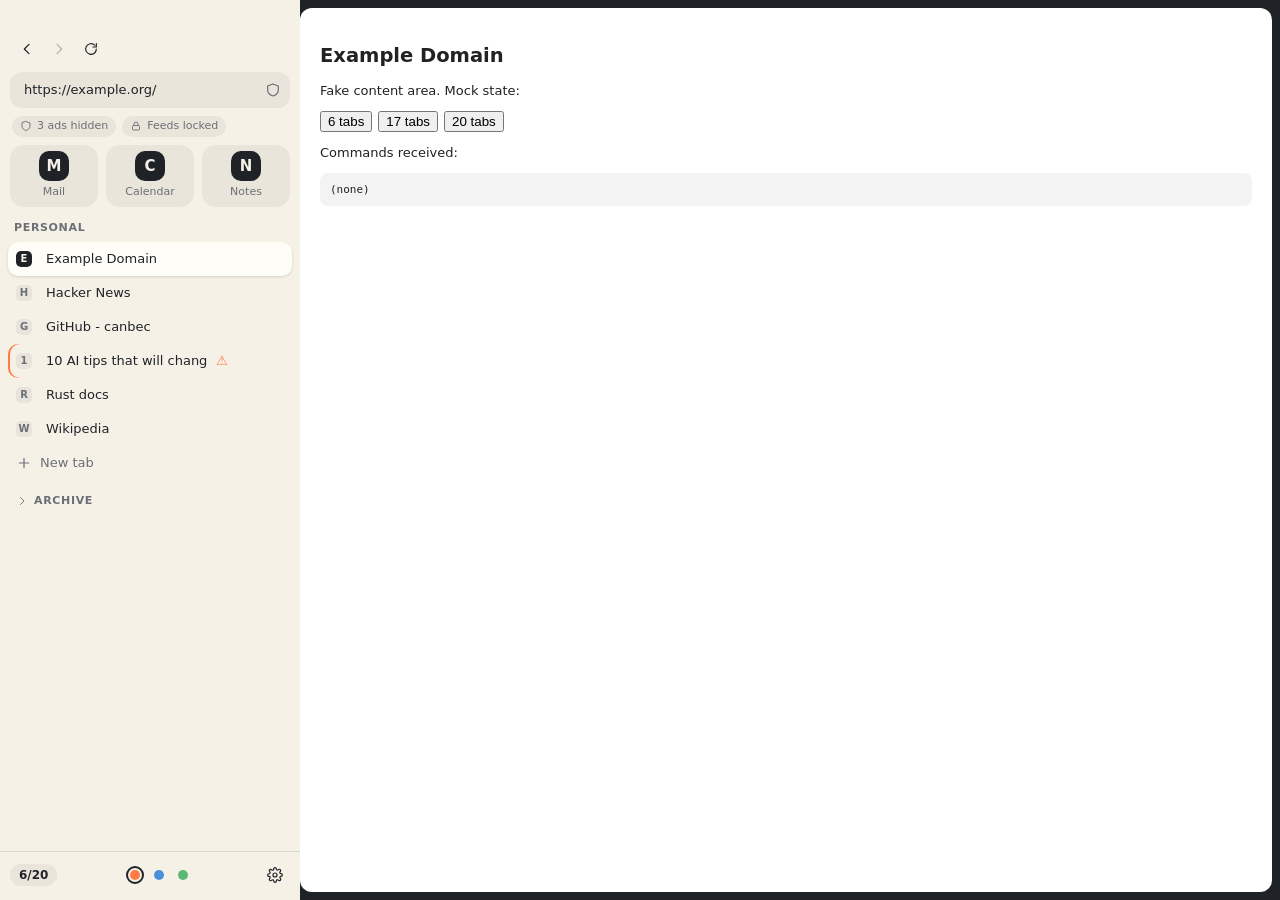
==== src/ui/mock.html @ 19ef411a "ui: Zen-style vertical sidebar chrome (vanilla HTML/CSS/JS, ~15 KB) + mock harness Co-Authored-By: C" ====
<!doctype html>
<html><head><meta charset="utf-8"><title>canbec UI mock</title>
<style>
body{margin:0;display:flex;height:100vh;font:13px system-ui;background:#1f2328}
iframe{width:300px;border:0;flex:none;height:100%}
#c{flex:1;margin:8px 8px 8px 0;background:#fff;border-radius:12px;padding:20px;overflow:auto;color:#222}
#c button{margin-right:6px}
pre{background:#f3f3f3;padding:10px;border-radius:8px;font-size:11px;white-space:pre-wrap}
</style></head><body>
<iframe id="f" src="sidebar.html?mock"></iframe>
<div id="c"><h2>Example Domain</h2><p>Fake content area. Mock state:</p>
<button onclick="go(6)">6 tabs</button><button onclick="go(17)">17 tabs</button><button onclick="go(20)">20 tabs</button>
<p>Commands received:</p><pre id="log">(none)</pre></div>
<script>
function st(n){
 var tabs=[["Example Domain","https://example.org/"],["Hacker News","https://news.ycombinator.com/"],["GitHub - canbec","https://github.com/canbec"],["10 AI tips that will change your life","https://aislop.example/tips"],["Rust docs","https://doc.rust-lang.org/"],["Wikipedia","https://wikipedia.org/"]];
 var a=[];for(var i=0;i<n;i++){var t=tabs[i]||["Extra tab "+(i+1),"https://example.com/"+i];a.push({id:i+1,title:t[0],url:t[1],active:i==0,slop:i==3})}
 return{current:{url:"https://example.org/",title:"Example Domain",slop:false,loading:false,canGoBack:true,canGoForward:false,adsHidden:3},
 tabs:a,tabLimit:20,
 archive:[{folder:"GitHub",tabs:[{id:101,title:"Issue #42: fix tabs",url:"https://github.com/x/y/issues/42",idleDays:4},{id:102,title:"Pull request: sidebar",url:"https://github.com/x/y/pull/7",idleDays:6}]},{folder:"Docs",tabs:[{id:103,title:"MDN: details element",url:"https://developer.mozilla.org/",idleDays:3}]}],
 essentials:[{title:"Mail",url:"https://mail.example/"},{title:"Calendar",url:"https://cal.example/"},{title:"Notes",url:"https://notes.example/"}],
 workspaces:[{id:"personal",name:"Personal",color:"#ff7a45",active:true},{id:"work",name:"Work",color:"#4a90d9",active:false},{id:"read",name:"Reading",color:"#5bb974",active:false}],
 feedLock:{locked:true,unlockedUntil:null}}}
var cur=6,f=document.getElementById("f"),log=[];
function go(n){cur=n;f.contentWindow.postMessage({canbecState:st(n)},"*")}
addEventListener("message",function(e){var d=e.data||{};if(d.canbecReady)go(cur);
 if(d.canbecCmd){log.unshift(d.canbecCmd);document.getElementById("log").textContent=log.slice(0,8).join("\n")}});
</script></body></html>
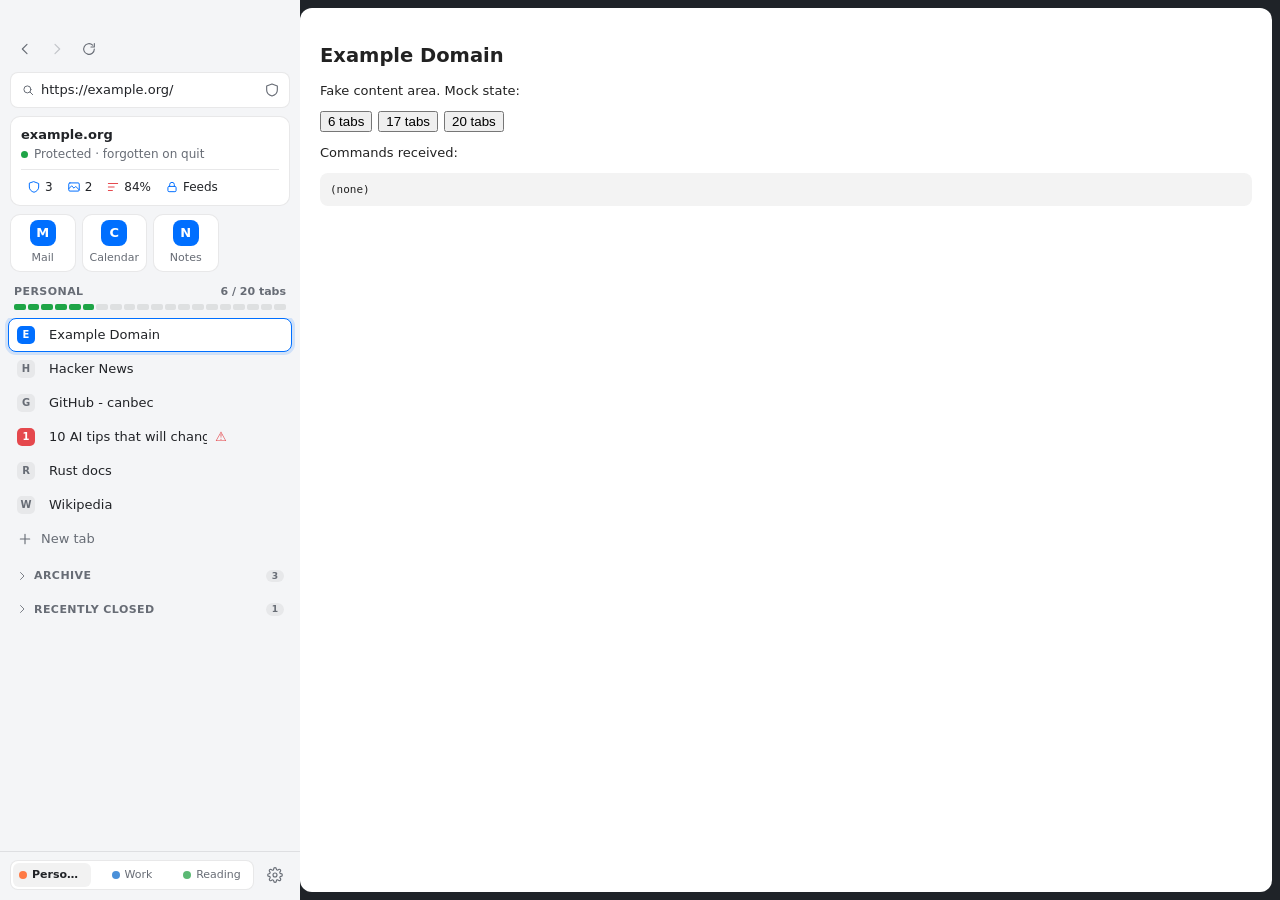
==== commit f1021764: "ui: UniFi-style look and layouts (sidebar, compact, rail, top bar) - Grey frame, bordered white card" ====
--- a/src/ui/mock.html
+++ b/src/ui/mock.html
@@ -15,12 +15,12 @@
 function st(n){
  var tabs=[["Example Domain","https://example.org/"],["Hacker News","https://news.ycombinator.com/"],["GitHub - canbec","https://github.com/canbec"],["10 AI tips that will change your life","https://aislop.example/tips"],["Rust docs","https://doc.rust-lang.org/"],["Wikipedia","https://wikipedia.org/"]];
  var a=[];for(var i=0;i<n;i++){var t=tabs[i]||["Extra tab "+(i+1),"https://example.com/"+i];a.push({id:i+1,title:t[0],url:t[1],active:i==0,slop:i==3})}
- return{current:{url:"https://example.org/",title:"Example Domain",slop:false,loading:false,canGoBack:true,canGoForward:false,adsHidden:3},
+ return{current:{url:"https://example.org/",title:"Example Domain",slop:false,loading:false,canGoBack:true,canGoForward:false,adsHidden:3,aiImages:2,aiText:84},
  tabs:a,tabLimit:20,
  archive:[{folder:"GitHub",tabs:[{id:101,title:"Issue #42: fix tabs",url:"https://github.com/x/y/issues/42",idleDays:4},{id:102,title:"Pull request: sidebar",url:"https://github.com/x/y/pull/7",idleDays:6}]},{folder:"Docs",tabs:[{id:103,title:"MDN: details element",url:"https://developer.mozilla.org/",idleDays:3}]}],
  essentials:[{title:"Mail",url:"https://mail.example/"},{title:"Calendar",url:"https://cal.example/"},{title:"Notes",url:"https://notes.example/"}],
  workspaces:[{id:"personal",name:"Personal",color:"#ff7a45",active:true},{id:"work",name:"Work",color:"#4a90d9",active:false},{id:"read",name:"Reading",color:"#5bb974",active:false}],
- feedLock:{locked:true,unlockedUntil:null}}}
+ feedLock:{locked:true,unlockedUntil:null},slopCount:12,sharedSlopCount:340,stayLoggedIn:["github.com"],extensions:["Dark Reader"],aiText:{state:"on"},closed:[{id:201,title:"Old search",url:"https://noai.duckduckgo.com/",idleDays:1}]}}
 var cur=6,f=document.getElementById("f"),log=[];
 function go(n){cur=n;f.contentWindow.postMessage({canbecState:st(n)},"*")}
 addEventListener("message",function(e){var d=e.data||{};if(d.canbecReady)go(cur);
